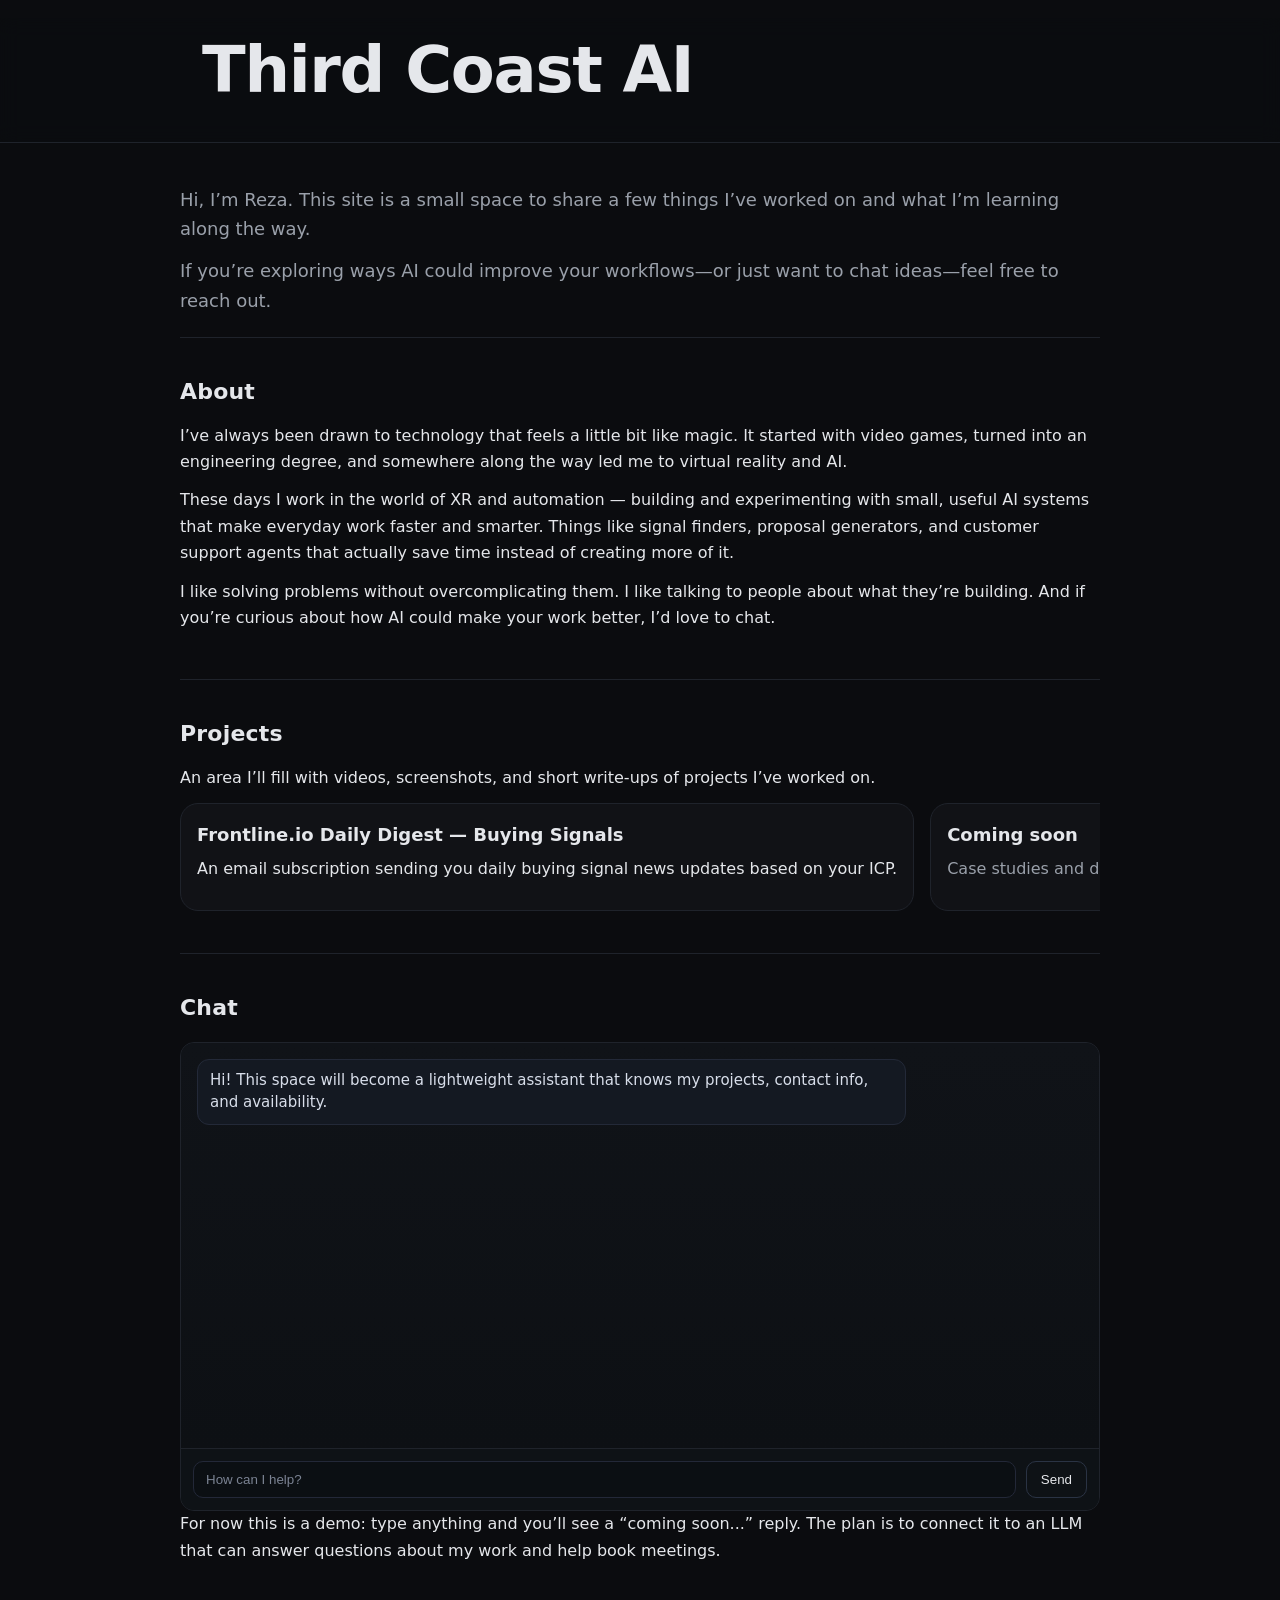
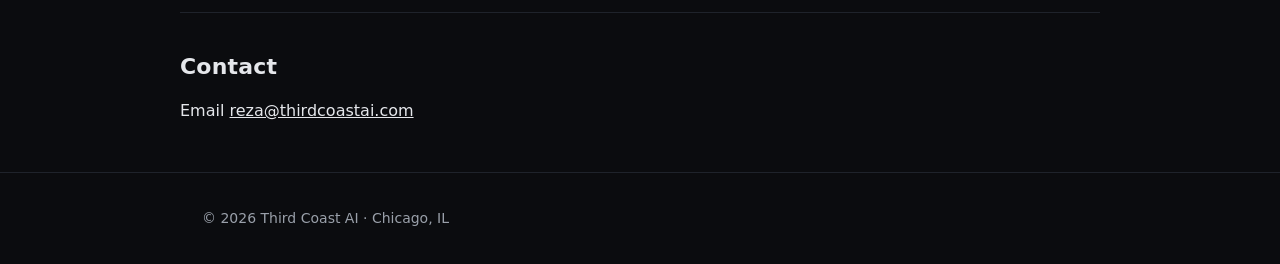
==== index.html @ 08ce3165 "testing" ====
<!doctype html>
<html lang="en">
<head>
  <meta charset="utf-8" />
  <meta name="viewport" content="width=device-width, initial-scale=1" />
  <title>Third Coast AI</title>
  <meta name="description" content="Reza Pahl — projects and notes on practical AI." />
  <meta property="og:title" content="Third Coast AI" />
  <meta property="og:description" content="Reza Pahl — projects and notes on practical AI." />
  <meta property="og:type" content="website" />
  <link rel="icon" href="data:image/svg+xml,<svg xmlns='http://www.w3.org/2000/svg' viewBox='0 0 256 256'><text y='50%' x='50%' dominant-baseline='middle' text-anchor='middle' font-size='160'>⚙️</text></svg>">
  <link rel="stylesheet" href="styles.css" />
</head>
<body>
  <header class="site-header">
    <div class="container">
      <h1 class="brand">Third Coast AI</h1>
    </div>
  </header>

  <main id="top">
    <section class="container lead">
      <p>Hi, I’m Reza. This site is a small space to share a few things I’ve worked on and what I’m learning along the way.</p>
      <p>If you’re exploring ways AI could improve your workflows—or just want to chat ideas—feel free to reach out.</p>

    </section>

    <section id="about" class="container section">
      <h2>About</h2>
      <p>I’ve always been drawn to technology that feels a little bit like magic. It started with video games, turned into an engineering degree, and somewhere along the way led me to virtual reality and AI.</p>
      <p>These days I work in the world of XR and automation — building and experimenting with small, useful AI systems that make everyday work faster and smarter. Things like signal finders, proposal generators, and customer support agents that actually save time instead of creating more of it.</p>
      <p>I like solving problems without overcomplicating them. I like talking to people about what they’re building. And if you’re curious about how AI could make your work better, I’d love to chat.</p>
    </section>

  <section id="projects" class="container section">
  <h2>Projects</h2>
  <p class="muted">An area I’ll fill with videos, screenshots, and short write-ups of projects I’ve worked on.</p>

  <div class="projects-scroll-wrapper">
    <div class="projects-scroll">

  <!-- NEW PROJECT -->
  <a href="daily-digest.html" class="card-link">
    <article class="card">
      <div class="card-body">
        <h3>Frontline.io Daily Digest — Buying Signals</h3>
        <p>An email subscription sending you daily buying signal news updates based on your ICP.</p>
      </div>
    </article>
  </a>


      <!-- EXISTING -->
      <article class="card placeholder">
        <div class="card-body">
          <h3>Coming soon</h3>
          <p>Case studies and demos will live here.</p>
        </div>
      </article>

      <article class="card placeholder">
        <div class="card-body">
          <h3>Coming soon</h3>
          <p>Videos, images, links to docs, and notes.</p>
        </div>
      </article>

      <article class="card placeholder">
        <div class="card-body">
          <h3>Coming soon</h3>
          <p>Small, useful AI workflows — no fluff.</p>
        </div>
      </article>

    </div>
  </div>
</section>




  <section id="chat" class="container section">
  <h2>Chat</h2>

  <div class="chat-panel" aria-label="Conversation">
    <div class="chat-messages" id="chat-messages">
      <div class="msg bot">Hi! This space will become a lightweight assistant that knows my projects, contact info, and availability.</div>
    </div>

    <form class="chat-input" id="chat-form">
      <input
        id="chat-text"
        type="text"
        inputmode="text"
        autocomplete="off"
        placeholder="How can I help?"
        aria-label="Message input"
      />
      <button type="submit" class="send-btn" aria-label="Send message">Send</button>
    </form>
  </div>

  <p class="chat-note muted">For now this is a demo: type anything and you’ll see a “coming soon...” reply. The plan is to connect it to an LLM that can answer questions about my work and help book meetings.</p>
</section>

    <section id="contact" class="container section">
      <h2>Contact</h2>
      <p>Email <a href="mailto:reza@thirdcoastai.com">reza@thirdcoastai.com</a></p>
    </section>
  </main>

  <footer class="site-footer">
    <div class="container">
      <p>© <span id="y"></span> Third Coast AI · Chicago, IL</p>
    </div>
  </footer>

  <script>
    // Year
    document.getElementById('y').textContent = new Date().getFullYear();

    // Minimal client-side chat demo
    const form = document.getElementById('chat-form');
    const input = document.getElementById('chat-text');
    const messages = document.getElementById('chat-messages');

    function addMsg(text, who='user') {
      const div = document.createElement('div');
      div.className = 'msg ' + (who === 'user' ? 'user' : 'bot');
      div.textContent = text;
      messages.appendChild(div);
      messages.scrollTop = messages.scrollHeight;
    }

    form.addEventListener('submit', (e) => {
      e.preventDefault();
      const text = input.value.trim();
      if (!text) return;
      addMsg(text, 'user');
      input.value = '';
      setTimeout(() => addMsg('coming soon...', 'bot'), 350);
    });
  </script>
</body>
</html>
---- styles.css ----
/* Dark, simple, Apple-inspired */
:root {
  --bg: #0b0c0f;
  --panel: #111216;
  --text: #e5e7eb;
  --muted: #9aa0aa;
  --border: #1f232b;
  --accent: #7aa2ff;
  --radius: 18px;
}

* { box-sizing: border-box; }
html, body { margin: 0; padding: 0; background: var(--bg); color: var(--text); }
body {
  font-family: ui-sans-serif, system-ui, -apple-system, Segoe UI, Roboto, Helvetica, Arial,
    "Apple Color Emoji", "Segoe UI Emoji";
  line-height: 1.65;
  text-rendering: optimizeLegibility;
}

.container { width: min(100%, 920px); margin-inline: auto; padding-inline: 22px; }

/* Header */
.site-header {
  position: sticky;
  top: 0;
  z-index: 10;
  background: rgba(11, 12, 15, 0.75);
  backdrop-filter: saturate(180%) blur(10px);
  border-bottom: 1px solid var(--border);
}
.brand {
  font-size: clamp(28px, 6vw, 64px);
  letter-spacing: -0.02em;
  margin: 18px 0;
  font-weight: 700;
}

/* Lead */
.lead { padding: 42px 0 10px; }
.lead p { margin: 0 0 12px; font-size: 18px; color: var(--muted); }
.cta-row { margin-top: 14px; }
.btn {
  display: inline-block;
  padding: 10px 18px;
  border: 1px solid var(--border);
  border-radius: 999px;
  text-decoration: none;
  color: var(--text);
  transition: transform .15s ease, border-color .15s ease;
}
.btn:hover {
  transform: translateY(-1px);
  border-color: var(--accent);
}

/* Sections */
.section {
  padding: 36px 0;
  border-top: 1px solid var(--border);
}
.section h2 {
  margin: 0 0 12px;
  font-size: 22px;
  letter-spacing: .2px;
}
.section p {
  margin: 0 0 12px;
  color: var(--text);
}
.muted { color: var(--muted); }

/* Cards */
.grid {
  display: grid;
  grid-template-columns: repeat(auto-fit, minmax(240px, 1fr));
  gap: 16px;
  margin-top: 12px;
}
.card {
  background: var(--panel);
  border: 1px solid var(--border);
  border-radius: var(--radius);
  overflow: hidden;
}
.card-body { padding: 16px; }
.card h3 { margin: 0 0 6px; font-size: 18px; }
.placeholder p { color: var(--muted); }

.card-link {
  display: block;
  text-decoration: none;
  color: inherit;
}

.card-link:hover .card {
  border-color: var(--accent);
  transform: translateY(-2px);
  transition: transform 0.15s ease, border-color 0.15s ease;
}

/* Horizontal scroll for Projects */
.projects-scroll-wrapper {
  overflow-x: auto;
  overflow-y: hidden;
  -webkit-overflow-scrolling: touch;
  scrollbar-width: none;
  padding-bottom: 6px;
}
.projects-scroll-wrapper::-webkit-scrollbar { display: none; }

.projects-scroll {
  display: flex;
  flex-direction: row;
  gap: 16px;
}

.projects-scroll .card-link {
  min-width: 260px;
  flex-shrink: 0;
}


/* Footer */
.site-footer { border-top: 1px solid var(--border); }
.site-footer .container {
  padding: 20px 22px;
  color: var(--muted);
  font-size: 14px;
}
a { color: var(--text); }
a:hover { color: var(--accent); }

/* Floating-style chat placeholder (for the About section) */
.chat-box {
  background: rgba(255, 255, 255, 0.02);
  border: 1px solid var(--border);
  border-radius: 12px;
  padding: 10px 14px;
  margin-top: 32px;
  text-align: center;
  max-width: 240px;
  font-size: 14px;
  color: var(--muted);
  backdrop-filter: blur(6px);
  box-shadow: inset 0 0 4px rgba(255, 255, 255, 0.03);
}
.chat-placeholder { margin: 0; letter-spacing: 0.2px; color: var(--muted); }
.chat-placeholder .coming-soon { opacity: 0.6; font-style: italic; }

.coming-soon h3 { opacity: 0.6; }

/* Horizontal scroll for Projects */
.projects-scroll-wrapper {
  overflow-x: auto;
  overflow-y: hidden;
  -webkit-overflow-scrolling: touch;
  scrollbar-width: none;
  padding-bottom: 6px;
}
.projects-scroll-wrapper::-webkit-scrollbar { display: none; }

.projects-scroll {
  display: flex;
  flex-direction: row;
  gap: 16px;
}

.projects-scroll .card {
  min-width: 260px;   /* matches original card width */
  flex-shrink: 0;     /* prevents collapsing */
}

/* Chat panel (full UI restore) */
.chat-panel {
  background: #0f1216;
  border: 1px solid var(--border);
  border-radius: 14px;
  overflow: hidden;
  margin-top: 16px;
}

.chat-messages {
  height: min(45vh, 420px);
  overflow: auto;
  padding: 16px;
  display: flex;
  flex-direction: column;
  gap: 10px;
  background: linear-gradient(180deg, #101318 0%, #0d1014 100%);
}

.msg {
  max-width: 80%;
  padding: 10px 12px;
  border-radius: 12px;
  line-height: 1.45;
  font-size: 15px;
}

.msg.user {
  margin-left: auto;
  background: #1b2330;
  border: 1px solid #293142;
  color: var(--accent-2);
}

.msg.bot {
  background: #141922;
  border: 1px solid #232938;
  color: #d8deea;
}

.chat-input {
  display: flex;
  gap: 10px;
  padding: 12px;
  border-top: 1px solid var(--border);
  background: #0e1216;
}

.chat-input input {
  flex: 1;
  background: #0b0f13;
  color: var(--text);
  border: 1px solid #232838;
  border-radius: 10px;
  padding: 10px 12px;
  outline: none;
}

.chat-input input::placeholder {
  color: #7b8393;
}

.send-btn {
  background: transparent;
  color: var(--text);
  border: 1px solid #2a3344;
  border-radius: 10px;
  padding: 10px 14px;
  cursor: pointer;
}
.send-btn:hover { border-color: var(--accent); }

/* Mobile tweaks */
@media (max-width: 520px) {
  .msg { font-size: 14px; }
  .chat-messages { height: 44vh; }
}
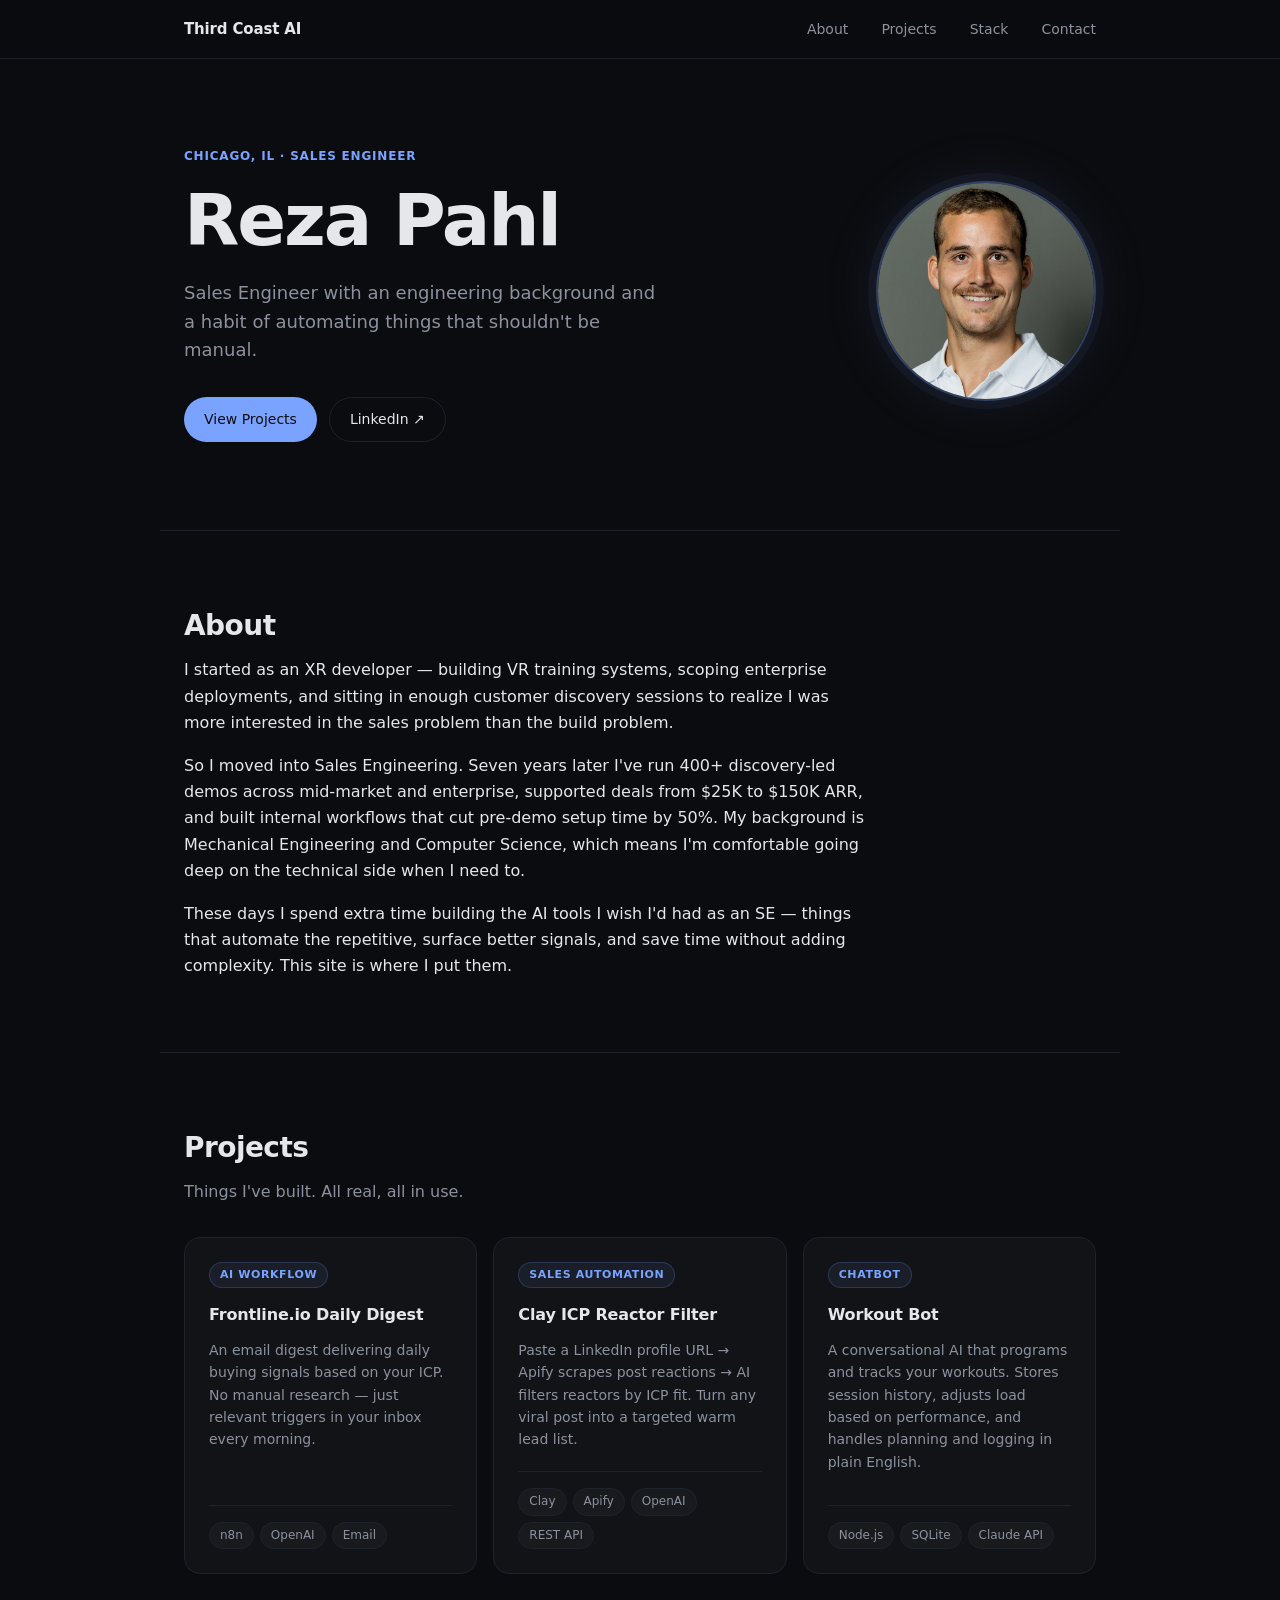
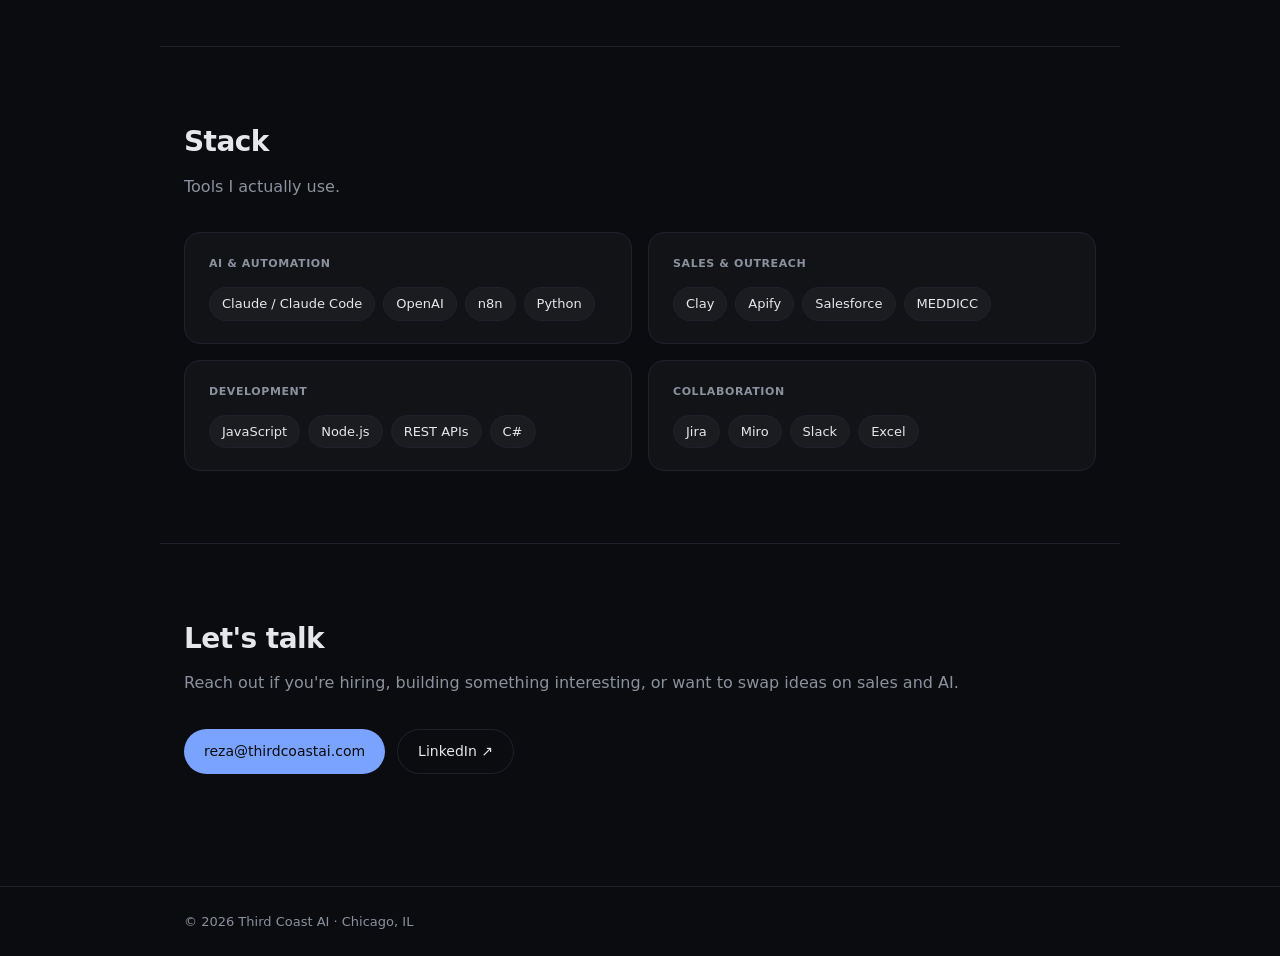
==== commit 9660eab3: "Redesign: hero, projects, stack, contact sections" ====
--- a/index.html
+++ b/index.html
@@ -3,110 +3,162 @@
 <head>
   <meta charset="utf-8" />
   <meta name="viewport" content="width=device-width, initial-scale=1" />
-  <title>Third Coast AI</title>
-  <meta name="description" content="Reza Pahl — projects and notes on practical AI." />
-  <meta property="og:title" content="Third Coast AI" />
-  <meta property="og:description" content="Reza Pahl — projects and notes on practical AI." />
+  <title>Reza Pahl · Third Coast AI</title>
+  <meta name="description" content="Reza Pahl — Sales Engineer and AI builder based in Chicago." />
+  <meta property="og:title" content="Reza Pahl · Third Coast AI" />
+  <meta property="og:description" content="Sales Engineer. 7 years of demos and discovery. Building AI tools on the side." />
   <meta property="og:type" content="website" />
   <link rel="icon" href="data:image/svg+xml,<svg xmlns='http://www.w3.org/2000/svg' viewBox='0 0 256 256'><text y='50%' x='50%' dominant-baseline='middle' text-anchor='middle' font-size='160'>⚙️</text></svg>">
   <link rel="stylesheet" href="styles.css" />
 </head>
 <body>
+
+  <!-- NAV -->
   <header class="site-header">
-    <div class="container">
-      <h1 class="brand">Third Coast AI</h1>
+    <div class="container nav-inner">
+      <a href="#top" class="brand">Third Coast AI</a>
+      <nav>
+        <a href="#about">About</a>
+        <a href="#projects">Projects</a>
+        <a href="#stack">Stack</a>
+        <a href="#contact">Contact</a>
+      </nav>
     </div>
   </header>
 
   <main id="top">
-    <section class="container lead">
-      <p>Hi, I’m Reza. This site is a small space to share a few things I’ve worked on and what I’m learning along the way.</p>
-      <p>If you’re exploring ways AI could improve your workflows—or just want to chat ideas—feel free to reach out.</p>
 
+    <!-- HERO -->
+    <section class="hero container">
+      <div class="hero-text">
+        <p class="eyebrow">Chicago, IL · Sales Engineer</p>
+        <h1>Reza Pahl</h1>
+        <p class="hero-tagline">Sales Engineer with an engineering background and a habit of automating things that shouldn't be manual.</p>
+        <div class="cta-row">
+          <a href="#projects" class="btn btn-primary">View Projects</a>
+          <a href="https://www.linkedin.com/in/reza-pahl/" class="btn btn-outline" target="_blank" rel="noopener">LinkedIn ↗</a>
+        </div>
+      </div>
+      <div class="hero-photo">
+        <img src="profile.jpg" alt="Reza Pahl" />
+      </div>
     </section>
 
-    <section id="about" class="container section">
+    <!-- ABOUT -->
+    <section id="about" class="container section reveal">
       <h2>About</h2>
-      <p>I’ve always been drawn to technology that feels a little bit like magic. It started with video games, turned into an engineering degree, and somewhere along the way led me to virtual reality and AI.</p>
-      <p>These days I work in the world of XR and automation — building and experimenting with small, useful AI systems that make everyday work faster and smarter. Things like signal finders, proposal generators, and customer support agents that actually save time instead of creating more of it.</p>
-      <p>I like solving problems without overcomplicating them. I like talking to people about what they’re building. And if you’re curious about how AI could make your work better, I’d love to chat.</p>
+      <p>I started as an XR developer — building VR training systems, scoping enterprise deployments, and sitting in enough customer discovery sessions to realize I was more interested in the sales problem than the build problem.</p>
+      <p>So I moved into Sales Engineering. Seven years later I've run 400+ discovery-led demos across mid-market and enterprise, supported deals from $25K to $150K ARR, and built internal workflows that cut pre-demo setup time by 50%. My background is Mechanical Engineering and Computer Science, which means I'm comfortable going deep on the technical side when I need to.</p>
+      <p>These days I spend extra time building the AI tools I wish I'd had as an SE — things that automate the repetitive, surface better signals, and save time without adding complexity. This site is where I put them.</p>
     </section>
 
-  <section id="projects" class="container section">
-  <h2>Projects</h2>
-  <p class="muted">An area I’ll fill with videos, screenshots, and short write-ups of projects I’ve worked on.</p>
+    <!-- PROJECTS -->
+    <section id="projects" class="container section reveal">
+      <h2>Projects</h2>
+      <p class="muted">Things I've built. All real, all in use.</p>
+      <div class="projects-grid">
 
-  <div class="projects-scroll-wrapper">
-    <div class="projects-scroll">
+        <!-- Card 1: Daily Digest -->
+        <a href="daily-digest.html" class="card-link">
+          <article class="card">
+            <span class="tag">AI Workflow</span>
+            <h3>Frontline.io Daily Digest</h3>
+            <p>An email digest delivering daily buying signals based on your ICP. No manual research — just relevant triggers in your inbox every morning.</p>
+            <div class="stack-pills">
+              <span>n8n</span>
+              <span>OpenAI</span>
+              <span>Email</span>
+            </div>
+          </article>
+        </a>
 
-  <!-- NEW PROJECT -->
-  <a href="daily-digest.html" class="card-link">
-    <article class="card">
-      <div class="card-body">
-        <h3>Frontline.io Daily Digest — Buying Signals</h3>
-        <p>An email subscription sending you daily buying signal news updates based on your ICP.</p>
+        <!-- Card 2: Clay ICP Reactor Filter -->
+        <article class="card">
+          <span class="tag">Sales Automation</span>
+          <h3>Clay ICP Reactor Filter</h3>
+          <p>Paste a LinkedIn profile URL → Apify scrapes post reactions → AI filters reactors by ICP fit. Turn any viral post into a targeted warm lead list.</p>
+          <div class="stack-pills">
+            <span>Clay</span>
+            <span>Apify</span>
+            <span>OpenAI</span>
+            <span>REST API</span>
+          </div>
+        </article>
+
+        <!-- Card 3: Workout Bot -->
+        <article class="card">
+          <span class="tag">Chatbot</span>
+          <h3>Workout Bot</h3>
+          <p>A conversational AI that programs and tracks your workouts. Stores session history, adjusts load based on performance, and handles planning and logging in plain English.</p>
+          <div class="stack-pills">
+            <span>Node.js</span>
+            <span>SQLite</span>
+            <span>Claude API</span>
+          </div>
+        </article>
+
       </div>
-    </article>
-  </a>
+    </section>
 
+    <!-- STACK -->
+    <section id="stack" class="container section reveal">
+      <h2>Stack</h2>
+      <p class="muted">Tools I actually use.</p>
+      <div class="stack-grid">
 
-      <!-- EXISTING -->
-      <article class="card placeholder">
-        <div class="card-body">
-          <h3>Coming soon</h3>
-          <p>Case studies and demos will live here.</p>
+        <div class="stack-group">
+          <p class="stack-label">AI & Automation</p>
+          <div class="stack-chips">
+            <span>Claude / Claude Code</span>
+            <span>OpenAI</span>
+            <span>n8n</span>
+            <span>Python</span>
+          </div>
         </div>
-      </article>
 
-      <article class="card placeholder">
-        <div class="card-body">
-          <h3>Coming soon</h3>
-          <p>Videos, images, links to docs, and notes.</p>
+        <div class="stack-group">
+          <p class="stack-label">Sales & Outreach</p>
+          <div class="stack-chips">
+            <span>Clay</span>
+            <span>Apify</span>
+            <span>Salesforce</span>
+            <span>MEDDICC</span>
+          </div>
         </div>
-      </article>
 
-      <article class="card placeholder">
-        <div class="card-body">
-          <h3>Coming soon</h3>
-          <p>Small, useful AI workflows — no fluff.</p>
+        <div class="stack-group">
+          <p class="stack-label">Development</p>
+          <div class="stack-chips">
+            <span>JavaScript</span>
+            <span>Node.js</span>
+            <span>REST APIs</span>
+            <span>C#</span>
+          </div>
         </div>
-      </article>
 
-    </div>
-  </div>
-</section>
+        <div class="stack-group">
+          <p class="stack-label">Collaboration</p>
+          <div class="stack-chips">
+            <span>Jira</span>
+            <span>Miro</span>
+            <span>Slack</span>
+            <span>Excel</span>
+          </div>
+        </div>
 
+      </div>
+    </section>
 
+    <!-- CONTACT -->
+    <section id="contact" class="container section reveal">
+      <h2>Let's talk</h2>
+      <p class="muted">Reach out if you're hiring, building something interesting, or want to swap ideas on sales and AI.</p>
+      <div class="contact-links">
+        <a href="mailto:reza@thirdcoastai.com" class="btn btn-primary">reza@thirdcoastai.com</a>
+        <a href="https://www.linkedin.com/in/reza-pahl/" class="btn btn-outline" target="_blank" rel="noopener">LinkedIn ↗</a>
+      </div>
+    </section>
 
-
-  <section id="chat" class="container section">
-  <h2>Chat</h2>
-
-  <div class="chat-panel" aria-label="Conversation">
-    <div class="chat-messages" id="chat-messages">
-      <div class="msg bot">Hi! This space will become a lightweight assistant that knows my projects, contact info, and availability.</div>
-    </div>
-
-    <form class="chat-input" id="chat-form">
-      <input
-        id="chat-text"
-        type="text"
-        inputmode="text"
-        autocomplete="off"
-        placeholder="How can I help?"
-        aria-label="Message input"
-      />
-      <button type="submit" class="send-btn" aria-label="Send message">Send</button>
-    </form>
-  </div>
-
-  <p class="chat-note muted">For now this is a demo: type anything and you’ll see a “coming soon...” reply. The plan is to connect it to an LLM that can answer questions about my work and help book meetings.</p>
-</section>
-
-    <section id="contact" class="container section">
-      <h2>Contact</h2>
-      <p>Email <a href="mailto:reza@thirdcoastai.com">reza@thirdcoastai.com</a></p>
-    </section>
   </main>
 
   <footer class="site-footer">
@@ -116,30 +168,20 @@
   </footer>
 
   <script>
-    // Year
     document.getElementById('y').textContent = new Date().getFullYear();
 
-    // Minimal client-side chat demo
-    const form = document.getElementById('chat-form');
-    const input = document.getElementById('chat-text');
-    const messages = document.getElementById('chat-messages');
+    // Scroll reveal
+    const observer = new IntersectionObserver((entries) => {
+      entries.forEach(entry => {
+        if (entry.isIntersecting) {
+          entry.target.classList.add('visible');
+          observer.unobserve(entry.target);
+        }
+      });
+    }, { threshold: 0.1 });
 
-    function addMsg(text, who='user') {
-      const div = document.createElement('div');
-      div.className = 'msg ' + (who === 'user' ? 'user' : 'bot');
-      div.textContent = text;
-      messages.appendChild(div);
-      messages.scrollTop = messages.scrollHeight;
-    }
+    document.querySelectorAll('.reveal').forEach(el => observer.observe(el));
+  </script>
 
-    form.addEventListener('submit', (e) => {
-      e.preventDefault();
-      const text = input.value.trim();
-      if (!text) return;
-      addMsg(text, 'user');
-      input.value = '';
-      setTimeout(() => addMsg('coming soon...', 'bot'), 350);
-    });
-  </script>
 </body>
-</html>+</html>
--- a/styles.css
+++ b/styles.css
@@ -1,250 +1,361 @@
-/* Dark, simple, Apple-inspired */
+/* ─── Tokens ─────────────────────────────────────────────────── */
 :root {
-  --bg: #0b0c0f;
-  --panel: #111216;
-  --text: #e5e7eb;
-  --muted: #9aa0aa;
-  --border: #1f232b;
+  --bg:     #0b0c0f;
+  --panel:  #111317;
+  --border: #1e222b;
+  --text:   #e5e7eb;
+  --muted:  #8b929e;
   --accent: #7aa2ff;
-  --radius: 18px;
-}
-
-* { box-sizing: border-box; }
-html, body { margin: 0; padding: 0; background: var(--bg); color: var(--text); }
+  --radius: 16px;
+}
+
+/* ─── Reset ──────────────────────────────────────────────────── */
+*, *::before, *::after { box-sizing: border-box; margin: 0; padding: 0; }
+
+html { scroll-behavior: smooth; }
+
 body {
-  font-family: ui-sans-serif, system-ui, -apple-system, Segoe UI, Roboto, Helvetica, Arial,
-    "Apple Color Emoji", "Segoe UI Emoji";
+  background: var(--bg);
+  color: var(--text);
+  font-family: ui-sans-serif, system-ui, -apple-system, "Segoe UI", Roboto, Helvetica, Arial, sans-serif;
   line-height: 1.65;
   text-rendering: optimizeLegibility;
-}
-
-.container { width: min(100%, 920px); margin-inline: auto; padding-inline: 22px; }
-
-/* Header */
+  -webkit-font-smoothing: antialiased;
+}
+
+a { color: inherit; text-decoration: none; }
+
+.container {
+  width: min(100%, 960px);
+  margin-inline: auto;
+  padding-inline: 24px;
+}
+
+/* ─── Nav ────────────────────────────────────────────────────── */
 .site-header {
   position: sticky;
   top: 0;
-  z-index: 10;
-  background: rgba(11, 12, 15, 0.75);
-  backdrop-filter: saturate(180%) blur(10px);
+  z-index: 100;
+  background: rgba(11, 12, 15, 0.8);
+  backdrop-filter: saturate(180%) blur(12px);
+  -webkit-backdrop-filter: saturate(180%) blur(12px);
   border-bottom: 1px solid var(--border);
 }
+
+.nav-inner {
+  display: flex;
+  align-items: center;
+  justify-content: space-between;
+  padding-block: 16px;
+}
+
 .brand {
-  font-size: clamp(28px, 6vw, 64px);
-  letter-spacing: -0.02em;
-  margin: 18px 0;
-  font-weight: 700;
-}
-
-/* Lead */
-.lead { padding: 42px 0 10px; }
-.lead p { margin: 0 0 12px; font-size: 18px; color: var(--muted); }
-.cta-row { margin-top: 14px; }
+  font-size: 15px;
+  font-weight: 600;
+  letter-spacing: -0.01em;
+  color: var(--text);
+}
+
+nav a {
+  font-size: 14px;
+  color: var(--muted);
+  margin-left: 28px;
+  transition: color 0.15s;
+}
+
+nav a:hover { color: var(--text); }
+
+@media (max-width: 520px) { nav { display: none; } }
+
+/* ─── Buttons ────────────────────────────────────────────────── */
 .btn {
-  display: inline-block;
-  padding: 10px 18px;
-  border: 1px solid var(--border);
+  display: inline-flex;
+  align-items: center;
+  padding: 10px 20px;
   border-radius: 999px;
-  text-decoration: none;
-  color: var(--text);
-  transition: transform .15s ease, border-color .15s ease;
-}
-.btn:hover {
+  font-size: 14px;
+  font-weight: 500;
+  transition: transform 0.15s ease, box-shadow 0.15s ease, border-color 0.15s ease, color 0.15s ease;
+  cursor: pointer;
+  white-space: nowrap;
+}
+
+.btn-primary {
+  background: var(--accent);
+  color: #0b0c0f;
+  border: none;
+}
+
+.btn-primary:hover {
+  transform: translateY(-1px);
+  box-shadow: 0 4px 20px rgba(122, 162, 255, 0.35);
+}
+
+.btn-outline {
+  background: transparent;
+  color: var(--text);
+  border: 1px solid var(--border);
+}
+
+.btn-outline:hover {
   transform: translateY(-1px);
   border-color: var(--accent);
-}
-
-/* Sections */
+  color: var(--accent);
+}
+
+/* ─── Hero ───────────────────────────────────────────────────── */
+.hero {
+  display: grid;
+  grid-template-columns: 1fr auto;
+  align-items: center;
+  gap: 48px;
+  padding-block: 88px;
+}
+
+.eyebrow {
+  font-size: 12px;
+  font-weight: 600;
+  letter-spacing: 0.8px;
+  text-transform: uppercase;
+  color: var(--accent);
+  margin-bottom: 16px;
+}
+
+.hero-text h1 {
+  font-size: clamp(42px, 7vw, 72px);
+  font-weight: 700;
+  letter-spacing: -0.03em;
+  line-height: 1.05;
+  margin-bottom: 20px;
+}
+
+.hero-tagline {
+  font-size: 18px;
+  color: var(--muted);
+  max-width: 480px;
+  line-height: 1.6;
+  margin-bottom: 32px;
+}
+
+.cta-row {
+  display: flex;
+  gap: 12px;
+  flex-wrap: wrap;
+}
+
+.hero-photo img {
+  width: 220px;
+  height: 220px;
+  border-radius: 50%;
+  object-fit: cover;
+  border: 2px solid rgba(122, 162, 255, 0.35);
+  box-shadow:
+    0 0 0 8px rgba(122, 162, 255, 0.05),
+    0 0 60px rgba(122, 162, 255, 0.1);
+}
+
+@media (max-width: 640px) {
+  .hero {
+    grid-template-columns: 1fr;
+    text-align: center;
+    padding-block: 56px;
+    gap: 32px;
+  }
+  .hero-photo {
+    order: -1;
+    display: flex;
+    justify-content: center;
+  }
+  .hero-photo img { width: 160px; height: 160px; }
+  .hero-tagline { margin-inline: auto; }
+  .cta-row { justify-content: center; }
+}
+
+/* ─── Sections ───────────────────────────────────────────────── */
 .section {
-  padding: 36px 0;
+  padding-block: 72px;
   border-top: 1px solid var(--border);
 }
+
 .section h2 {
-  margin: 0 0 12px;
-  font-size: 22px;
-  letter-spacing: .2px;
-}
-.section p {
-  margin: 0 0 12px;
-  color: var(--text);
-}
+  font-size: 28px;
+  font-weight: 700;
+  letter-spacing: -0.02em;
+  margin-bottom: 8px;
+}
+
+.section > p.muted {
+  color: var(--muted);
+  margin-bottom: 32px;
+}
+
 .muted { color: var(--muted); }
 
-/* Cards */
-.grid {
+/* ─── About ──────────────────────────────────────────────────── */
+#about p {
+  color: var(--text);
+  max-width: 680px;
+  margin-bottom: 16px;
+}
+
+#about p:last-child { margin-bottom: 0; }
+
+/* ─── Scroll Reveal ──────────────────────────────────────────── */
+.reveal {
+  opacity: 0;
+  transform: translateY(24px);
+  transition: opacity 0.6s ease, transform 0.6s ease;
+}
+
+.reveal.visible {
+  opacity: 1;
+  transform: translateY(0);
+}
+
+/* ─── Project Cards ──────────────────────────────────────────── */
+.projects-grid {
   display: grid;
-  grid-template-columns: repeat(auto-fit, minmax(240px, 1fr));
+  grid-template-columns: repeat(3, 1fr);
   gap: 16px;
-  margin-top: 12px;
-}
+}
+
+@media (max-width: 800px) {
+  .projects-grid { grid-template-columns: 1fr; }
+}
+
+.card-link {
+  display: flex;
+  color: inherit;
+}
+
 .card {
   background: var(--panel);
   border: 1px solid var(--border);
   border-radius: var(--radius);
-  overflow: hidden;
-}
-.card-body { padding: 16px; }
-.card h3 { margin: 0 0 6px; font-size: 18px; }
-.placeholder p { color: var(--muted); }
-
-.card-link {
-  display: block;
-  text-decoration: none;
-  color: inherit;
-}
-
-.card-link:hover .card {
+  padding: 24px;
+  display: flex;
+  flex-direction: column;
+  width: 100%;
+  transition: transform 0.2s ease, border-color 0.2s ease, box-shadow 0.2s ease;
+}
+
+.card:hover {
+  transform: translateY(-4px);
+  border-color: rgba(122, 162, 255, 0.4);
+  box-shadow: 0 8px 32px rgba(122, 162, 255, 0.08);
+}
+
+.tag {
+  display: inline-block;
+  font-size: 11px;
+  font-weight: 600;
+  letter-spacing: 0.6px;
+  text-transform: uppercase;
+  padding: 3px 10px;
+  border-radius: 999px;
+  background: rgba(122, 162, 255, 0.08);
+  color: var(--accent);
+  border: 1px solid rgba(122, 162, 255, 0.2);
+  margin-bottom: 14px;
+  width: fit-content;
+}
+
+.card h3 {
+  font-size: 16px;
+  font-weight: 600;
+  letter-spacing: -0.01em;
+  margin-bottom: 10px;
+}
+
+.card p {
+  font-size: 14px;
+  color: var(--muted);
+  line-height: 1.6;
+  flex: 1;
+}
+
+.stack-pills {
+  display: flex;
+  flex-wrap: wrap;
+  gap: 6px;
+  margin-top: 20px;
+  padding-top: 16px;
+  border-top: 1px solid var(--border);
+}
+
+.stack-pills span {
+  font-size: 12px;
+  padding: 3px 10px;
+  border-radius: 999px;
+  background: rgba(255, 255, 255, 0.03);
+  border: 1px solid var(--border);
+  color: var(--muted);
+}
+
+/* ─── Stack Section ──────────────────────────────────────────── */
+.stack-grid {
+  display: grid;
+  grid-template-columns: repeat(2, 1fr);
+  gap: 16px;
+}
+
+@media (max-width: 520px) {
+  .stack-grid { grid-template-columns: 1fr; }
+}
+
+.stack-group {
+  background: var(--panel);
+  border: 1px solid var(--border);
+  border-radius: var(--radius);
+  padding: 22px 24px;
+}
+
+.stack-label {
+  font-size: 11px;
+  font-weight: 600;
+  letter-spacing: 0.6px;
+  text-transform: uppercase;
+  color: var(--muted);
+  margin-bottom: 14px;
+}
+
+.stack-chips {
+  display: flex;
+  flex-wrap: wrap;
+  gap: 8px;
+}
+
+.stack-chips span {
+  font-size: 13px;
+  padding: 5px 12px;
+  border-radius: 999px;
+  background: rgba(255, 255, 255, 0.04);
+  border: 1px solid var(--border);
+  color: var(--text);
+  transition: border-color 0.15s, color 0.15s;
+  cursor: default;
+}
+
+.stack-chips span:hover {
   border-color: var(--accent);
-  transform: translateY(-2px);
-  transition: transform 0.15s ease, border-color 0.15s ease;
-}
-
-/* Horizontal scroll for Projects */
-.projects-scroll-wrapper {
-  overflow-x: auto;
-  overflow-y: hidden;
-  -webkit-overflow-scrolling: touch;
-  scrollbar-width: none;
-  padding-bottom: 6px;
-}
-.projects-scroll-wrapper::-webkit-scrollbar { display: none; }
-
-.projects-scroll {
-  display: flex;
-  flex-direction: row;
-  gap: 16px;
-}
-
-.projects-scroll .card-link {
-  min-width: 260px;
-  flex-shrink: 0;
-}
-
-
-/* Footer */
-.site-footer { border-top: 1px solid var(--border); }
+  color: var(--accent);
+}
+
+/* ─── Contact ────────────────────────────────────────────────── */
+.contact-links {
+  display: flex;
+  gap: 12px;
+  flex-wrap: wrap;
+}
+
+/* ─── Footer ─────────────────────────────────────────────────── */
+.site-footer {
+  border-top: 1px solid var(--border);
+  margin-top: 40px;
+}
+
 .site-footer .container {
-  padding: 20px 22px;
-  color: var(--muted);
-  font-size: 14px;
-}
-a { color: var(--text); }
-a:hover { color: var(--accent); }
-
-/* Floating-style chat placeholder (for the About section) */
-.chat-box {
-  background: rgba(255, 255, 255, 0.02);
-  border: 1px solid var(--border);
-  border-radius: 12px;
-  padding: 10px 14px;
-  margin-top: 32px;
-  text-align: center;
-  max-width: 240px;
-  font-size: 14px;
-  color: var(--muted);
-  backdrop-filter: blur(6px);
-  box-shadow: inset 0 0 4px rgba(255, 255, 255, 0.03);
-}
-.chat-placeholder { margin: 0; letter-spacing: 0.2px; color: var(--muted); }
-.chat-placeholder .coming-soon { opacity: 0.6; font-style: italic; }
-
-.coming-soon h3 { opacity: 0.6; }
-
-/* Horizontal scroll for Projects */
-.projects-scroll-wrapper {
-  overflow-x: auto;
-  overflow-y: hidden;
-  -webkit-overflow-scrolling: touch;
-  scrollbar-width: none;
-  padding-bottom: 6px;
-}
-.projects-scroll-wrapper::-webkit-scrollbar { display: none; }
-
-.projects-scroll {
-  display: flex;
-  flex-direction: row;
-  gap: 16px;
-}
-
-.projects-scroll .card {
-  min-width: 260px;   /* matches original card width */
-  flex-shrink: 0;     /* prevents collapsing */
-}
-
-/* Chat panel (full UI restore) */
-.chat-panel {
-  background: #0f1216;
-  border: 1px solid var(--border);
-  border-radius: 14px;
-  overflow: hidden;
-  margin-top: 16px;
-}
-
-.chat-messages {
-  height: min(45vh, 420px);
-  overflow: auto;
-  padding: 16px;
-  display: flex;
-  flex-direction: column;
-  gap: 10px;
-  background: linear-gradient(180deg, #101318 0%, #0d1014 100%);
-}
-
-.msg {
-  max-width: 80%;
-  padding: 10px 12px;
-  border-radius: 12px;
-  line-height: 1.45;
-  font-size: 15px;
-}
-
-.msg.user {
-  margin-left: auto;
-  background: #1b2330;
-  border: 1px solid #293142;
-  color: var(--accent-2);
-}
-
-.msg.bot {
-  background: #141922;
-  border: 1px solid #232938;
-  color: #d8deea;
-}
-
-.chat-input {
-  display: flex;
-  gap: 10px;
-  padding: 12px;
-  border-top: 1px solid var(--border);
-  background: #0e1216;
-}
-
-.chat-input input {
-  flex: 1;
-  background: #0b0f13;
-  color: var(--text);
-  border: 1px solid #232838;
-  border-radius: 10px;
-  padding: 10px 12px;
-  outline: none;
-}
-
-.chat-input input::placeholder {
-  color: #7b8393;
-}
-
-.send-btn {
-  background: transparent;
-  color: var(--text);
-  border: 1px solid #2a3344;
-  border-radius: 10px;
-  padding: 10px 14px;
-  cursor: pointer;
-}
-.send-btn:hover { border-color: var(--accent); }
-
-/* Mobile tweaks */
-@media (max-width: 520px) {
-  .msg { font-size: 14px; }
-  .chat-messages { height: 44vh; }
-}+  padding-block: 24px;
+  color: var(--muted);
+  font-size: 13px;
+}
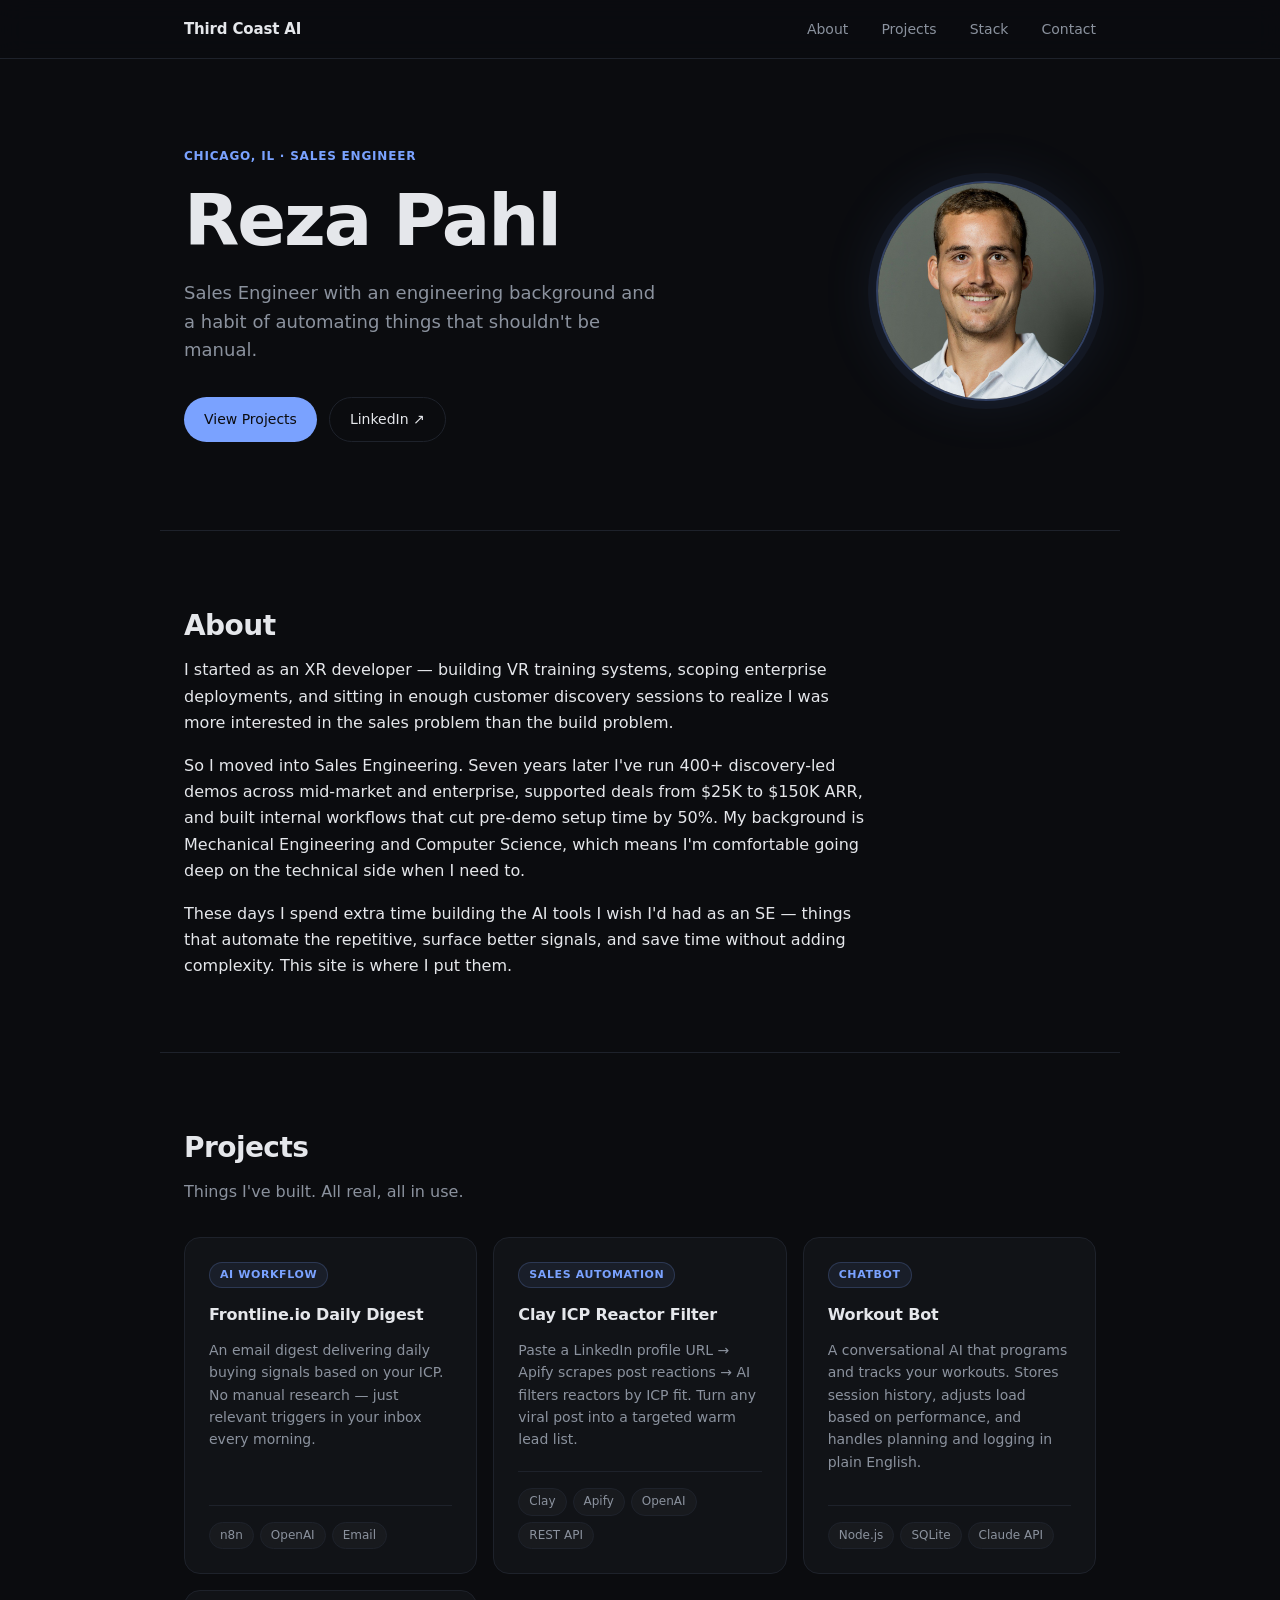
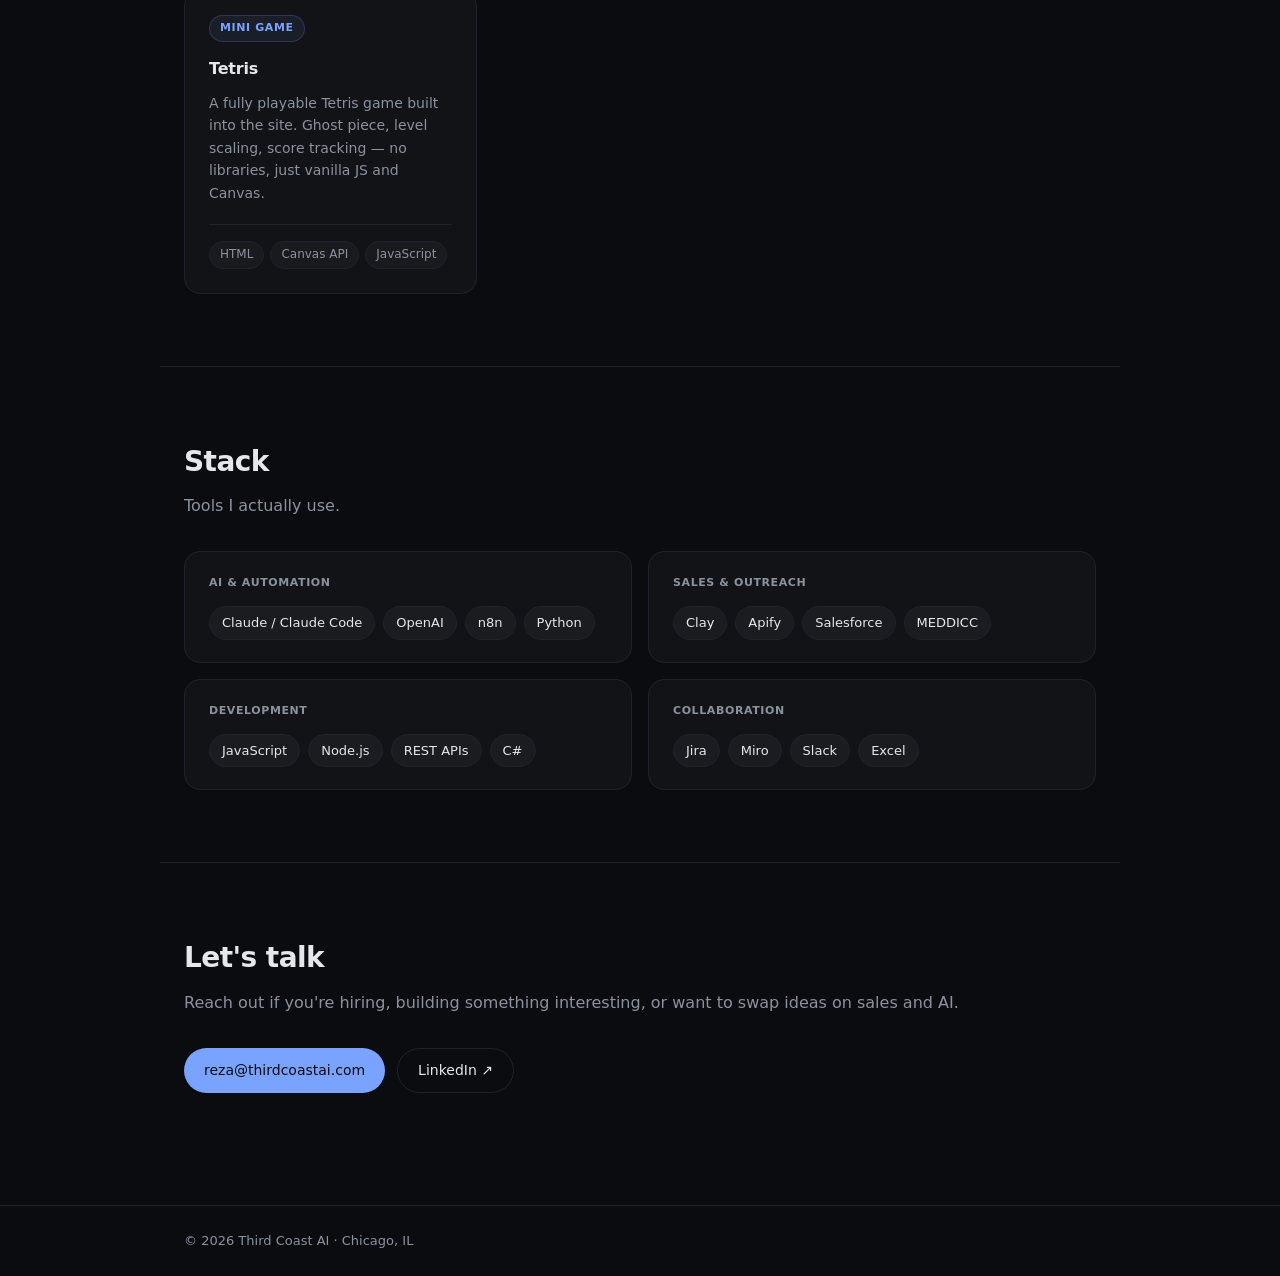
==== commit 1d34466c: "Add Tetris mini game page and project card Adds tetris.html — a fully playable Tetris game styled to" ====
--- a/index.html
+++ b/index.html
@@ -97,6 +97,20 @@
           </div>
         </article>
 
+        <!-- Card 4: Tetris -->
+        <a href="tetris.html" class="card-link">
+          <article class="card">
+            <span class="tag">Mini Game</span>
+            <h3>Tetris</h3>
+            <p>A fully playable Tetris game built into the site. Ghost piece, level scaling, score tracking — no libraries, just vanilla JS and Canvas.</p>
+            <div class="stack-pills">
+              <span>HTML</span>
+              <span>Canvas API</span>
+              <span>JavaScript</span>
+            </div>
+          </article>
+        </a>
+
       </div>
     </section>
 
